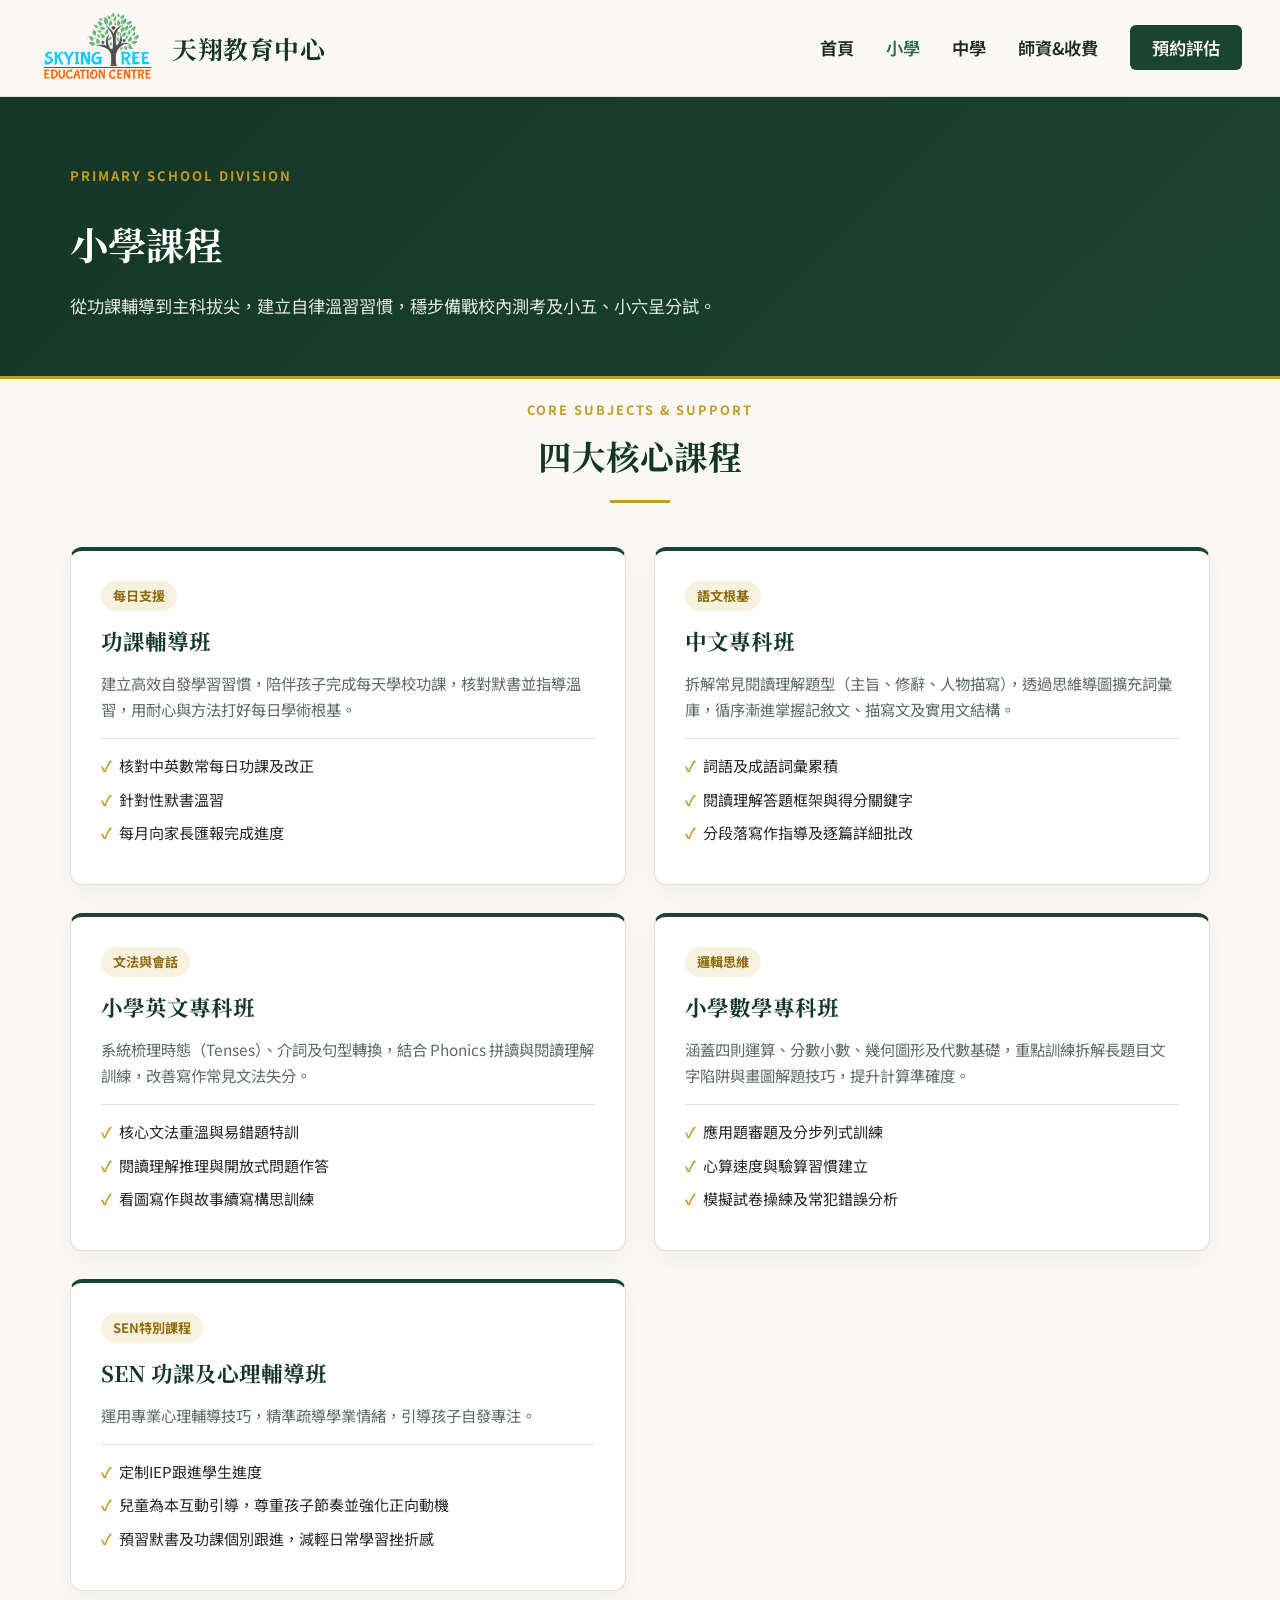
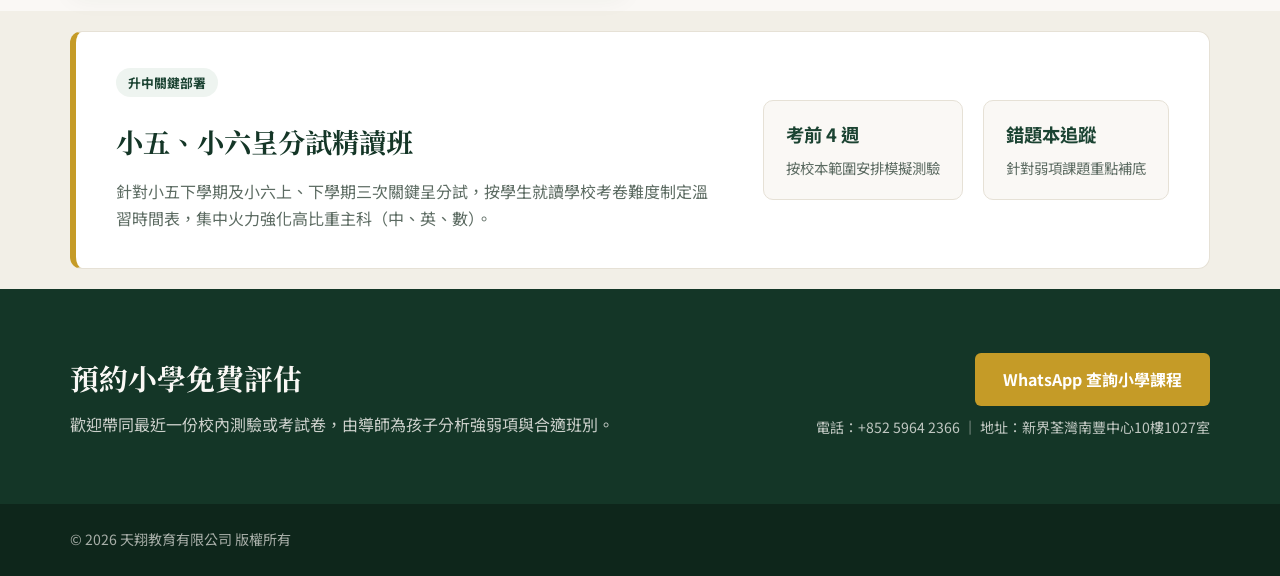
==== primary.html @ 77690ee0 "Add files via upload" ====
<!DOCTYPE html>
<html lang="zh-Hant">
<head>
  <meta charset="UTF-8" />
  <meta name="viewport" content="width=device-width, initial-scale=1.0" />
  <title>小學部課程 | 天翔教育中心</title>
  <link rel="preconnect" href="https://fonts.googleapis.com">
  <link rel="preconnect" href="https://fonts.gstatic.com" crossorigin>
  <link href="https://fonts.googleapis.com/css2?family=Noto+Sans+TC:wght@400;500;700&family=Noto+Serif+TC:wght@600;700&display=swap" rel="stylesheet">
  <link rel="stylesheet" href="style.css" />
</head>
<body>

  <!-- 頂部導覽列（與首頁完全一致） -->
  <header class="navbar">
    <div class="container nav-content">
      <a href="index.html" class="logo" style="display: flex; align-items: center; gap: 12px; text-decoration: none;">
        <img src="logo.png" alt="天翔教育中心" class="logo-img" style="height: 64px; width: auto; display: block;" />
        <span class="logo-text" style="white-space: nowrap;">天翔教育中心</span>
      </a>
      <nav>
        <ul class="nav-links">
          <li><a href="index.html">首頁</a></li>
          <li><a href="primary.html" class="active">小學</a></li>
          <li><a href="secondary.html">中學</a></li>
          <li><a href="teachers.html">師資&amp;收費</a></li>
          <li><a href="#contact" class="btn-nav">預約評估</a></li>
        </ul>
      </nav>
    </div>
  </header>

  <!-- 頁面頂部橫幅 -->
  <section class="page-banner">
    <div class="container">
      <span class="eyebrow">PRIMARY SCHOOL DIVISION </span>
      <h1>小學課程</h1>
      <p>從功課輔導到主科拔尖，建立自律溫習習慣，穩步備戰校內測考及小五、小六呈分試。</p>
    </div>
  </section>

  <!-- 小學四大核心課程 -->
  <section class="section">
    <div class="container">
      <div class="section-header">
        <span class="section-sub">CORE SUBJECTS & SUPPORT</span>
        <h2>四大核心課程</h2>
        <div class="divider"></div>
      </div>

      <div class="course-grid">
        <div class="course-card">
          <span class="course-tag">每日支援</span>
          <h3>功課輔導班</h3>
          <p>建立高效自發學習習慣，陪伴孩子完成每天學校功課，核對默書並指導溫習，用耐心與方法打好每日學術根基。</p>
          <ul class="course-points">
            <li>核對中英數常每日功課及改正</li>
            <li>針對性默書溫習</li>
            <li>每月向家長匯報完成進度</li>
          </ul>
        </div>

        <div class="course-card">
          <span class="course-tag">語文根基</span>
          <h3>中文專科班</h3>
          <p>拆解常見閱讀理解題型（主旨、修辭、人物描寫），透過思維導圖擴充詞彙庫，循序漸進掌握記敘文、描寫文及實用文結構。</p>
          <ul class="course-points">
            <li>詞語及成語詞彙累積</li>
            <li>閱讀理解答題框架與得分關鍵字</li>
            <li>分段落寫作指導及逐篇詳細批改</li>
          </ul>
        </div>

        <div class="course-card">
          <span class="course-tag">文法與會話</span>
          <h3>小學英文專科班</h3>
          <p>系統梳理時態（Tenses）、介詞及句型轉換，結合 Phonics 拼讀與閱讀理解訓練，改善寫作常見文法失分。</p>
          <ul class="course-points">
            <li>核心文法重溫與易錯題特訓</li>
            <li>閱讀理解推理與開放式問題作答</li>
            <li>看圖寫作與故事續寫構思訓練</li>
          </ul>
        </div>

        <div class="course-card">
          <span class="course-tag">邏輯思維</span>
          <h3>小學數學專科班</h3>
          <p>涵蓋四則運算、分數小數、幾何圖形及代數基礎，重點訓練拆解長題目文字陷阱與畫圖解題技巧，提升計算準確度。</p>
          <ul class="course-points">
            <li>應用題審題及分步列式訓練</li>
            <li>心算速度與驗算習慣建立</li>
            <li>模擬試卷操練及常犯錯誤分析</li>
          </ul>
        </div>
                <div class="course-card">
          <span class="course-tag">SEN特別課程</span>
          <h3>SEN 功課及心理輔導班</h3>
          <p>運用專業心理輔導技巧，精準疏導學業情緒，引導孩子自發專注。 </p>
          <ul class="course-points">
            <li>定制IEP跟進學生進度</li>
            <li>兒童為本互動引導，尊重孩子節奏並強化正向動機</li>
            <li>預習默書及功課個別跟進，減輕日常學習挫折感</li>
          </ul>
        </div>
      </div>
    </div>
  </section>
      </div>
    </div>
  </section>
  

  <!-- 小五、小六呈分試專項 -->
  <section class="section section-alt">
    <div class="container">
      <div class="highlight-box">
        <div class="highlight-text">
          <span class="card-badge">升中關鍵部署</span>
          <h2>小五、小六呈分試精讀班</h2>
          <p>針對小五下學期及小六上、下學期三次關鍵呈分試，按學生就讀學校考卷難度制定溫習時間表，集中火力強化高比重主科（中、英、數）。</p>
        </div>
        <div class="highlight-stats">
          <div class="stat-item">
            <strong>考前 4 週</strong>
            <span>按校本範圍安排模擬測驗</span>
          </div>
          <div class="stat-item">
            <strong>錯題本追蹤</strong>
            <span>針對弱項課題重點補底</span>
          </div>
        </div>
      </div>
    </div>
  </section>

  <!-- 預約諮詢橫幅 -->
  <section id="contact" class="cta-banner">
    <div class="container cta-content">
      <div>
        <h2>預約小學免費評估</h2>
        <p>歡迎帶同最近一份校內測驗或考試卷，由導師為孩子分析強弱項與合適班別。</p>
      </div>
      <div class="cta-right">
        <a href="https://wa.me/85259642366" target="_blank" class="btn-gold">WhatsApp 查詢小學課程</a>
        <span class="contact-detail">電話：+852 5964 2366 ｜ 地址：新界荃灣南豐中心10樓1027室</span>
      </div>
    </div>
  </section>

  <footer>
    <div class="container footer-content">
      <p>© 2026 天翔教育有限公司 版權所有</p>
    </div>
  </footer>

</body>
</html>
---- style.css ----
:root {
  --forest-dark: #143627;     /* 深森林綠（背景主色） */
  --forest-main: #1b4332;     /* 森林綠（品牌主色） */
  --forest-light: #2d6a4f;    /* 柔和翠綠（輔助色） */
  --cream-bg: #faf8f5;        /* 暖米白（頁面底色） */
  --cream-card: #ffffff;      /* 純白卡片（突出層次） */
  --gold: #c59b27;            /* 學院金（重點按鈕與邊線） */
  --gold-hover: #b0881e;
  --text-main: #1f2923;       /* 深墨綠灰文字 */
  --text-muted: #5c6b62;      /* 柔和灰綠副文 */
  --border-soft: #e6e1d6;     /* 暖米色邊框 */
}

* {
  margin: 0;
  padding: 0;
  box-sizing: border-box;
}

body {
  font-family: 'Noto Sans TC', -apple-system, BlinkMacSystemFont, sans-serif;
  background-color: var(--cream-bg);
  color: var(--text-main);
  line-height: 1.7;
}

h1, h2, h3, .logo-text {
  font-family: 'Noto Serif TC', serif;
}

.container {
  width: 90%;
  max-width: 1140px;
  margin: 0 auto;
}

/* 導覽列 */
.navbar {
  background-color: rgba(250, 248, 245, 0.95);
  backdrop-filter: blur(8px);
  border-bottom: 1px solid var(--border-soft);
  position: sticky;
  top: 0;
  z-index: 100;
}

.nav-content {
  display: flex;
  justify-content: space-between;
  align-items: center;
  height: 76px;
}

.logo {
  display: flex;
  align-items: center;
  gap: 10px;
  text-decoration: none;
}

.logo-mark {
  background-color: var(--forest-main);
  color: var(--cream-bg);
  font-family: 'Noto Serif TC', serif;
  font-weight: 700;
  font-size: 0.95rem;
  padding: 6px 10px;
  border-radius: 4px;
  border: 1px solid var(--gold);
}

.logo-text {
  font-size: 1.35rem;
  font-weight: 700;
  color: var(--forest-dark);
  letter-spacing: 0.5px;
}

.nav-links {
  list-style: none;
  display: flex;
  align-items: center;
  gap: 28px;
}

.nav-links a {
  text-decoration: none;
  color: var(--text-main);
  font-weight: 500;
  font-size: 0.98rem;
  transition: color 0.2s;
}

.nav-links a:hover,
.nav-links a.active {
  color: var(--forest-light);
}

.btn-nav {
  background-color: var(--forest-main);
  color: var(--cream-bg) !important;
  padding: 9px 20px;
  border-radius: 6px;
  transition: background-color 0.2s !important;
}

.btn-nav:hover {
  background-color: var(--forest-dark);
}

/* 主視覺 Hero */
.hero {
  background: linear-gradient(135deg, var(--forest-dark) 0%, var(--forest-main) 100%);
  color: var(--cream-bg);
  padding: 90px 0;
  border-bottom: 4px solid var(--gold);
}

.hero-grid {
  display: grid;
  grid-template-columns: 1.25fr 0.95fr;
  gap: 48px;
  align-items: center;
}

.eyebrow {
  display: inline-block;
  color: var(--gold);
  font-size: 0.82rem;
  font-weight: 700;
  letter-spacing: 2px;
  margin-bottom: 14px;
}

.hero h1 {
  font-size: 2.75rem;
  line-height: 1.3;
  margin-bottom: 20px;
  color: #ffffff;
}

.hero-desc {
  font-size: 1.08rem;
  color: rgba(250, 248, 245, 0.85);
  margin-bottom: 34px;
  max-width: 540px;
}

.hero-actions {
  display: flex;
  gap: 16px;
  flex-wrap: wrap;
}

.btn-gold {
  display: inline-block;
  background-color: var(--gold);
  color: #ffffff;
  padding: 13px 28px;
  border-radius: 6px;
  text-decoration: none;
  font-weight: 700;
  transition: background-color 0.2s, transform 0.2s;
}

.btn-gold:hover {
  background-color: var(--gold-hover);
  transform: translateY(-2px);
}

.btn-outline-light {
  display: inline-block;
  border: 1px solid rgba(250, 248, 245, 0.45);
  color: var(--cream-bg);
  padding: 13px 28px;
  border-radius: 6px;
  text-decoration: none;
  font-weight: 500;
  transition: background-color 0.2s, transform 0.2s;
}

.btn-outline-light:hover {
  background-color: rgba(255, 255, 255, 0.1);
  transform: translateY(-2px);
}

/* 右側學院承諾卡片 */
.hero-card {
  background-color: rgba(255, 255, 255, 0.06);
  border: 1px solid rgba(197, 155, 39, 0.4);
  border-radius: 12px;
  padding: 10px;
}

.hero-card-inner {
  background-color: var(--cream-bg);
  color: var(--text-main);
  padding: 32px;
  border-radius: 8px;
}

.card-badge {
  display: inline-block;
  background-color: #eef4f0;
  color: var(--forest-main);
  font-size: 0.8rem;
  font-weight: 700;
  padding: 4px 12px;
  border-radius: 20px;
  margin-bottom: 12px;
}

.hero-card-inner h3 {
  font-size: 1.4rem;
  color: var(--forest-dark);
  margin-bottom: 20px;
}

.promise-list {
  list-style: none;
  display: flex;
  flex-direction: column;
  gap: 16px;
}

.promise-list li {
  border-left: 3px solid var(--gold);
  padding-left: 14px;
}

.promise-list strong {
  display: block;
  color: var(--forest-main);
  font-size: 1.02rem;
}

.promise-list span {
  font-size: 0.9rem;
  color: var(--text-muted);
}

/* 學部選擇區塊 */
.section {
  padding: 85px 0;
}

.section-header {
  text-align: center;
  margin-bottom: 48px;
}

.section-sub {
  display: block;
  font-size: 0.8rem;
  letter-spacing: 2px;
  color: var(--gold);
  font-weight: 700;
  margin-bottom: 6px;
}

.section-header h2 {
  font-size: 2.1rem;
  color: var(--forest-dark);
}

.divider {
  width: 60px;
  height: 3px;
  background-color: var(--gold);
  margin: 16px auto 0;
}

.division-grid {
  display: grid;
  grid-template-columns: repeat(auto-fit, minmax(320px, 1fr));
  gap: 30px;
}

.division-card {
  background-color: var(--cream-card);
  border: 1px solid var(--border-soft);
  border-radius: 12px;
  padding: 36px;
  text-decoration: none;
  color: inherit;
  box-shadow: 0 8px 24px rgba(20, 54, 39, 0.04);
  transition: transform 0.25s, box-shadow 0.25s, border-color 0.25s;
  display: flex;
  flex-direction: column;
}

.division-card:hover {
  transform: translateY(-5px);
  box-shadow: 0 14px 32px rgba(20, 54, 39, 0.1);
  border-color: var(--forest-light);
}

.division-top {
  display: flex;
  justify-content: space-between;
  align-items: center;
  margin-bottom: 18px;
}

.grade-pill {
  background-color: #eef4f0;
  color: var(--forest-main);
  font-size: 0.82rem;
  font-weight: 700;
  padding: 5px 12px;
  border-radius: 4px;
}

.arrow-icon {
  font-size: 1.3rem;
  color: var(--gold);
  font-weight: 700;
}

.division-card h3 {
  font-size: 1.55rem;
  color: var(--forest-dark);
  margin-bottom: 12px;
}

.division-card p {
  color: var(--text-muted);
  margin-bottom: 24px;
  flex-grow: 1;
}

.division-cta {
  color: var(--forest-main);
  font-weight: 700;
  font-size: 0.95rem;
  border-top: 1px solid var(--border-soft);
  padding-top: 16px;
}

/* 底部預約橫幅 */
.cta-banner {
  background-color: var(--forest-dark);
  color: var(--cream-bg);
  padding: 60px 0;
}

.cta-content {
  display: flex;
  justify-content: space-between;
  align-items: center;
  gap: 30px;
  flex-wrap: wrap;
}

.cta-content h2 {
  font-size: 1.8rem;
  margin-bottom: 8px;
}

.cta-content p {
  color: rgba(250, 248, 245, 0.8);
}

.cta-right {
  display: flex;
  flex-direction: column;
  align-items: flex-end;
  gap: 10px;
}

.contact-detail {
  font-size: 0.88rem;
  color: rgba(250, 248, 245, 0.75);
}

/* 頁尾 */
footer {
  background-color: #0e261b;
  color: rgba(250, 248, 245, 0.65);
  padding: 24px 0;
  font-size: 0.88rem;
}

.footer-content {
  display: flex;
  justify-content: space-between;
  flex-wrap: wrap;
  gap: 10px;
}

/* 手機版適配 */
@media (max-width: 860px) {
  .hero-grid {
    grid-template-columns: 1fr;
  }
  .hero h1 {
    font-size: 2.1rem;
  }
  .cta-right {
    align-items: flex-start;
  }
}

@media (max-width: 600px) {
  .nav-links {
    gap: 14px;
    font-size: 0.9rem;
  }
  .btn-nav {
    display: none;
  }
}

.logo {
  display: inline-flex;
  align-items: center;
  gap: 96px;
  text-decoration: none;
}

.logo-img {
  height: 96px;
  width: auto;
  display: block;
  object-fit: contain;
}
.navbar {
  height: auto !important;
  padding: 10px 0 !important;
}

.nav-content {
  height: auto !important;
  min-height: 10px;
}

.logo-img {
  height: 10px !important;
  max-height: 10px !important;
  max-width: 24px !important;
  width: auto !important;
  object-fit: contain !important;
  display: block;
}
/* 導覽列靠左對齊並放大選單字體 */
.navbar .container {
  width: 94% !important;
  max-width: 1360px !important;
  margin: 0 auto !important;
}

.nav-content {
  display: flex !important;
  justify-content: space-between !important;
  align-items: center !important;
  width: 100% !important;
}

.logo {
  display: inline-flex !important;
  align-items: center !important;
  gap: 12px !important;
  margin-right: auto !important;
  text-decoration: none !important;
}

.logo-img {
  height: 76px !important;
  max-height: 76px !important;
  max-width: none !important;
  width: auto !important;
  object-fit: contain !important;
  display: block !important;
}

.logo-text {
  font-size: 1.55rem !important;
  white-space: nowrap !important;
}

.nav-links {
  display: flex !important;
  align-items: center !important;
  gap: 32px !important;
  margin-left: auto !important;
}

.nav-links a {
  font-size: 1.08rem !important;
  font-weight: 600 !important;
}
.btn-nav {
  font-size: 1.05rem !important;
  padding: 10px 22px !important;
}
/* 內頁頂部橫幅（小學部 / 中學部共用） */
.page-banner {
  background: linear-gradient(135deg, var(--forest-dark) 0%, var(--forest-main) 100%);
  color: #ffffff;
  padding: 64px 0 56px;
  border-bottom: 3px solid var(--gold);
}

.page-banner h1 {
  font-size: 2.4rem;
  margin: 10px 0 14px;
  color: #ffffff;
}

.page-banner p {
  max-width: 680px;
  color: rgba(255, 255, 255, 0.88);
  font-size: 1.08rem;
}

/* 課程 2x2 卡片網格 */
.course-grid {
  display: grid;
  grid-template-columns: repeat(2, 1fr);
  gap: 28px;
}

.course-card {
  background: var(--cream-card);
  border: 1px solid var(--border-soft);
  border-top: 4px solid var(--forest-main);
  border-radius: 12px;
  padding: 30px;
  box-shadow: 0 8px 24px rgba(20, 54, 39, 0.05);
  transition: transform 0.2s ease, box-shadow 0.2s ease;
}

.course-card:hover {
  transform: translateY(-4px);
  box-shadow: 0 14px 30px rgba(20, 54, 39, 0.1);
}

.course-tag {
  display: inline-block;
  background: rgba(197, 155, 39, 0.14);
  color: #8f6b10;
  font-size: 0.82rem;
  font-weight: 700;
  padding: 4px 12px;
  border-radius: 20px;
  margin-bottom: 12px;
}

.course-card h3 {
  font-size: 1.35rem;
  color: var(--forest-dark);
  margin-bottom: 10px;
}

.course-card p {
  color: var(--text-muted);
  font-size: 0.96rem;
  margin-bottom: 16px;
}

.course-points {
  list-style: none;
  border-top: 1px solid var(--border-soft);
  padding-top: 14px;
}

.course-points li {
  position: relative;
  padding-left: 18px;
  font-size: 0.94rem;
  color: var(--text-main);
  margin-bottom: 8px;
}

.course-points li::before {
  content: "✓";
  position: absolute;
  left: 0;
  color: var(--gold);
  font-weight: 700;
}

/* 呈分試 / DSE 重點強調區塊 */
.section-alt {
  background-color: #f2efe7;
}

.highlight-box {
  background: var(--cream-card);
  border: 1px solid var(--border-soft);
  border-left: 6px solid var(--gold);
  border-radius: 12px;
  padding: 36px 40px;
  display: flex;
  justify-content: space-between;
  align-items: center;
  gap: 32px;
  flex-wrap: wrap;
}

.highlight-text {
  max-width: 600px;
}

.highlight-text h2 {
  color: var(--forest-dark);
  margin: 10px 0 12px;
  font-size: 1.7rem;
}

.highlight-text p {
  color: var(--text-muted);
}

.highlight-stats {
  display: flex;
  gap: 20px;
  flex-wrap: wrap;
}

.stat-item {
  background: var(--cream-bg);
  border: 1px solid var(--border-soft);
  border-radius: 10px;
  padding: 18px 22px;
  min-width: 180px;
}

.stat-item strong {
  display: block;
  color: var(--forest-main);
  font-size: 1.15rem;
  margin-bottom: 4px;
}

.stat-item span {
  font-size: 0.9rem;
  color: var(--text-muted);
}

@media (max-width: 768px) {
  .course-grid {
    grid-template-columns: 1fr;
  }
  .highlight-box {
    padding: 26px 22px;
  }
}
.hero-actions {
  display: flex !important;
  align-items: center !important;
  flex-wrap: wrap !important;
  gap: 14px !important;
}

.hero-actions a.btn-outline-light {
  display: inline-flex !important;
  align-items: center !important;
  justify-content: center !important;
  padding: 12px 24px !important;
  border: 1.5px solid rgba(255, 255, 255, 0.75) !important;
  border-radius: 8px !important;
  color: #ffffff !important;
  text-decoration: none !important;
  font-weight: 600 !important;
  background: transparent !important;
}/* 確保內頁內容區塊上下有充足留白，唔會貼死底部綠色 Bar */
.section {
  padding: 20px 0 !important;
}

.section-header {
  text-align: center;
  margin-bottom: 44px !important;
}

.cta-banner {
  padding: 64px 0 !important;
}
/* 收費模式表格樣式（獨立全闊區塊） */
#tuition {
  width: 100% !important;
  display: block !important;
  clear: both !important;
}

.fee-table-wrap {
  width: 100% !important;
  background: #ffffff !important;
  border: 1px solid var(--border-soft) !important;
  border-top: 4px solid var(--gold) !important;
  border-radius: 12px !important;
  overflow-x: auto !important;
  box-shadow: 0 10px 28px rgba(20, 54, 39, 0.06) !important;
}

.fee-table {
  width: 100% !important;
  border-collapse: collapse !important;
  min-width: 720px;
}

.fee-table thead {
  background-color: var(--forest-dark) !important;
  color: #ffffff !important;
}

.fee-table th {
  padding: 18px 24px !important;
  text-align: left !important;
  font-weight: 700 !important;
  font-size: 1.02rem !important;
  letter-spacing: 0.04em;
  color: #ffffff !important;
}

.fee-table td {
  padding: 18px 24px !important;
  text-align: left !important;
  border-bottom: 1px solid var(--border-soft) !important;
  font-size: 0.96rem !important;
  line-height: 1.6 !important;
  color: var(--text-main) !important;
  vertical-align: middle !important;
}

.fee-table tbody tr:nth-child(even) {
  background-color: #faf8f3 !important;
}

.fee-table tbody tr:hover {
  background-color: rgba(197, 155, 39, 0.08) !important;
}

.fee-table tbody tr:last-child td {
  border-bottom: none !important;
}

.fee-price {
  color: var(--forest-main) !important;
  font-weight: 700 !important;
}
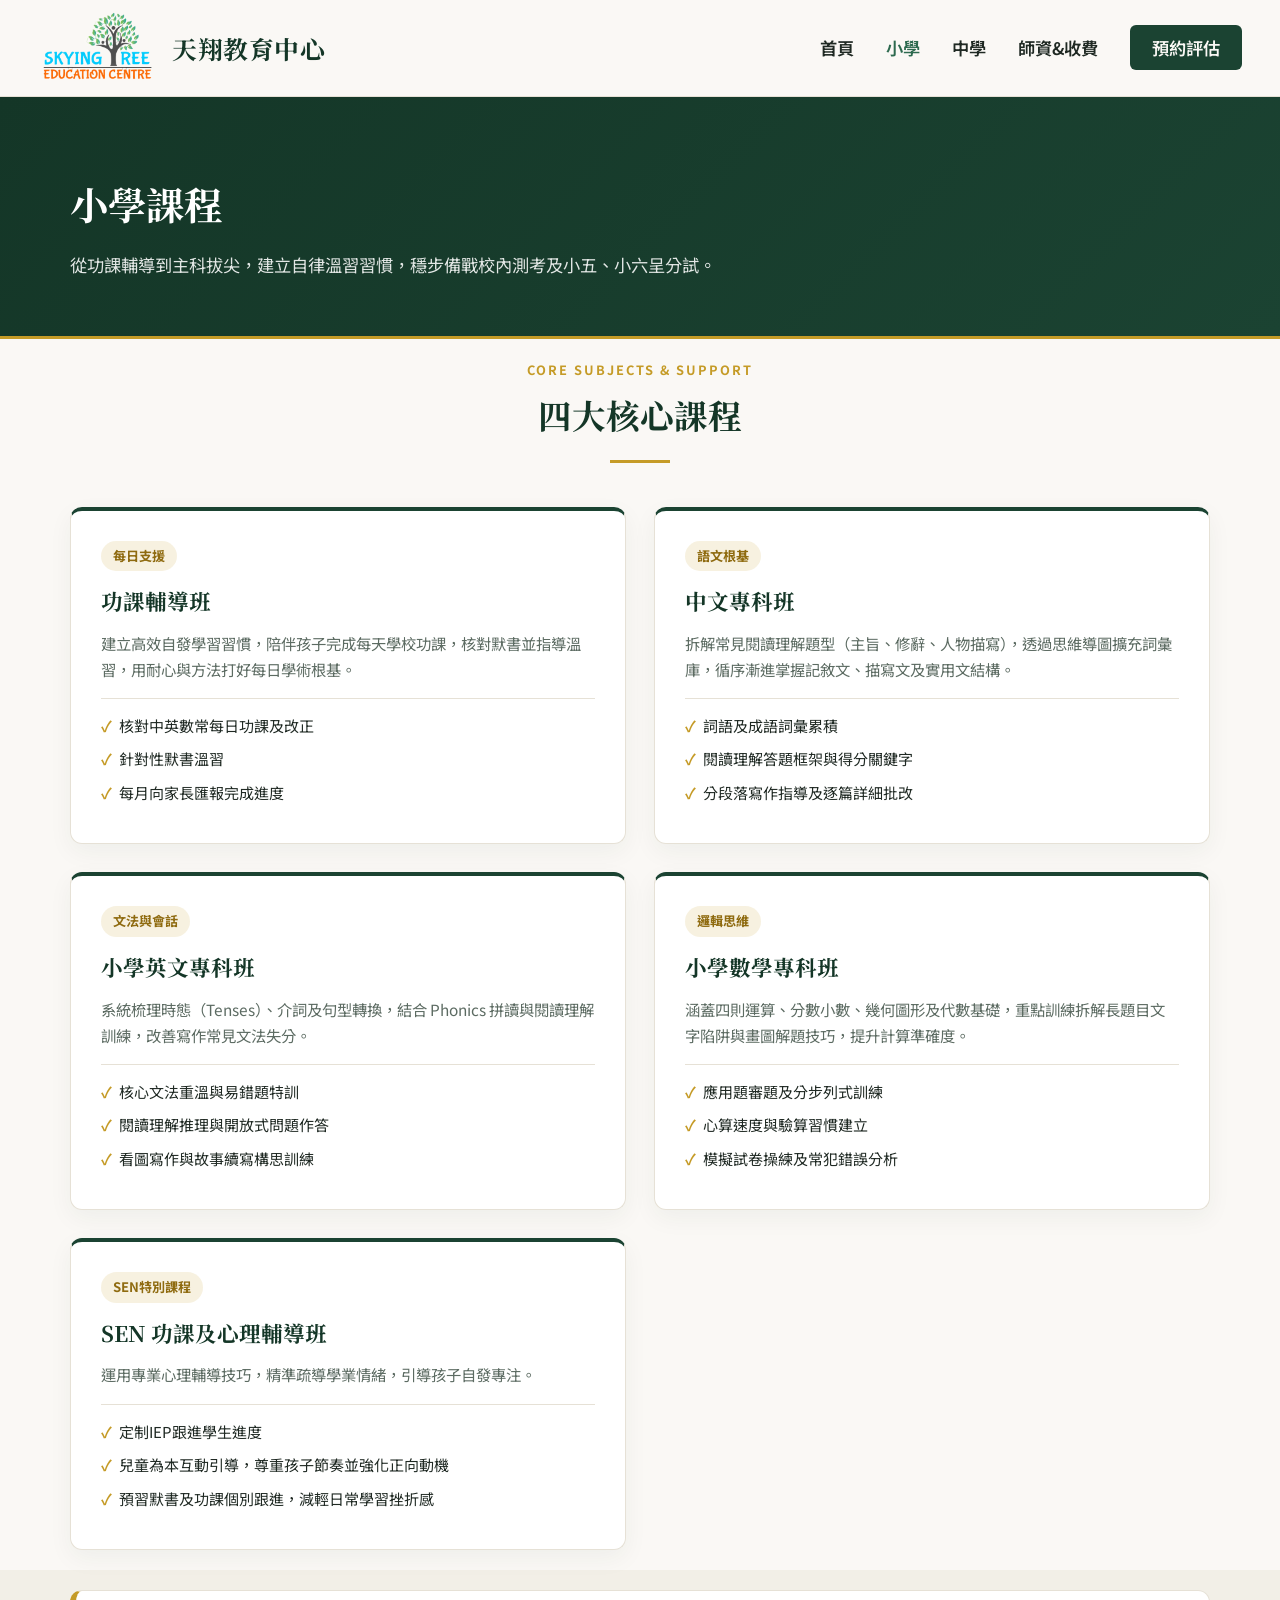
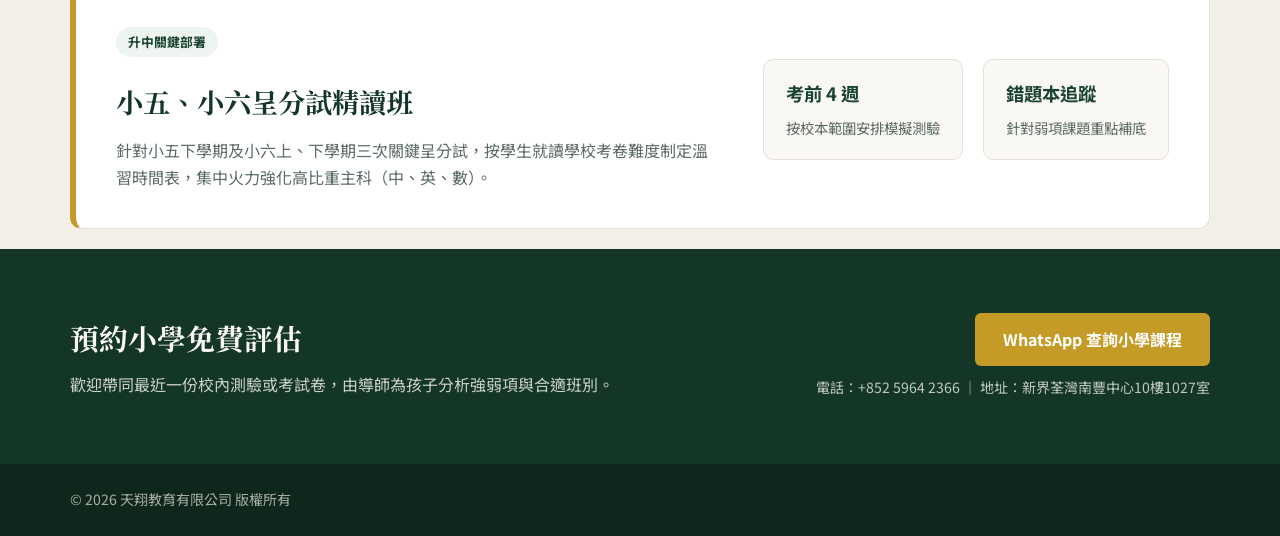
==== commit 1d081cc0: "Update primary.html" ====
--- a/primary.html
+++ b/primary.html
@@ -24,7 +24,7 @@
           <li><a href="primary.html" class="active">小學</a></li>
           <li><a href="secondary.html">中學</a></li>
           <li><a href="teachers.html">師資&amp;收費</a></li>
-          <li><a href="#contact" class="btn-nav">預約評估</a></li>
+          <li><a href="https://wa.me/85259642366?text=%E4%BD%A0%E5%A5%BD%EF%BC%8C%E6%88%91%E6%83%B3%E9%A0%90%E7%B4%84%E5%85%8D%E8%B2%BB%E8%A9%95%E4%BC%B0%E5%8F%8A%E6%9F%A5%E8%A9%A2%E8%AA%B2%E7%A8%8B%E3%80%82" target="_blank" rel="noopener noreferrer" class="btn-nav">預約評估</a></li>
         </ul>
       </nav>
     </div>
@@ -33,7 +33,6 @@
   <!-- 頁面頂部橫幅 -->
   <section class="page-banner">
     <div class="container">
-      <span class="eyebrow">PRIMARY SCHOOL DIVISION </span>
       <h1>小學課程</h1>
       <p>從功課輔導到主科拔尖，建立自律溫習習慣，穩步備戰校內測考及小五、小六呈分試。</p>
     </div>
--- a/style.css
+++ b/style.css
@@ -740,3 +740,9 @@
   color: var(--forest-main) !important;
   font-weight: 700 !important;
 }
+.section,
+.course-grid,
+.course-card {
+  max-width: 100%;
+  min-width: 0;
+}
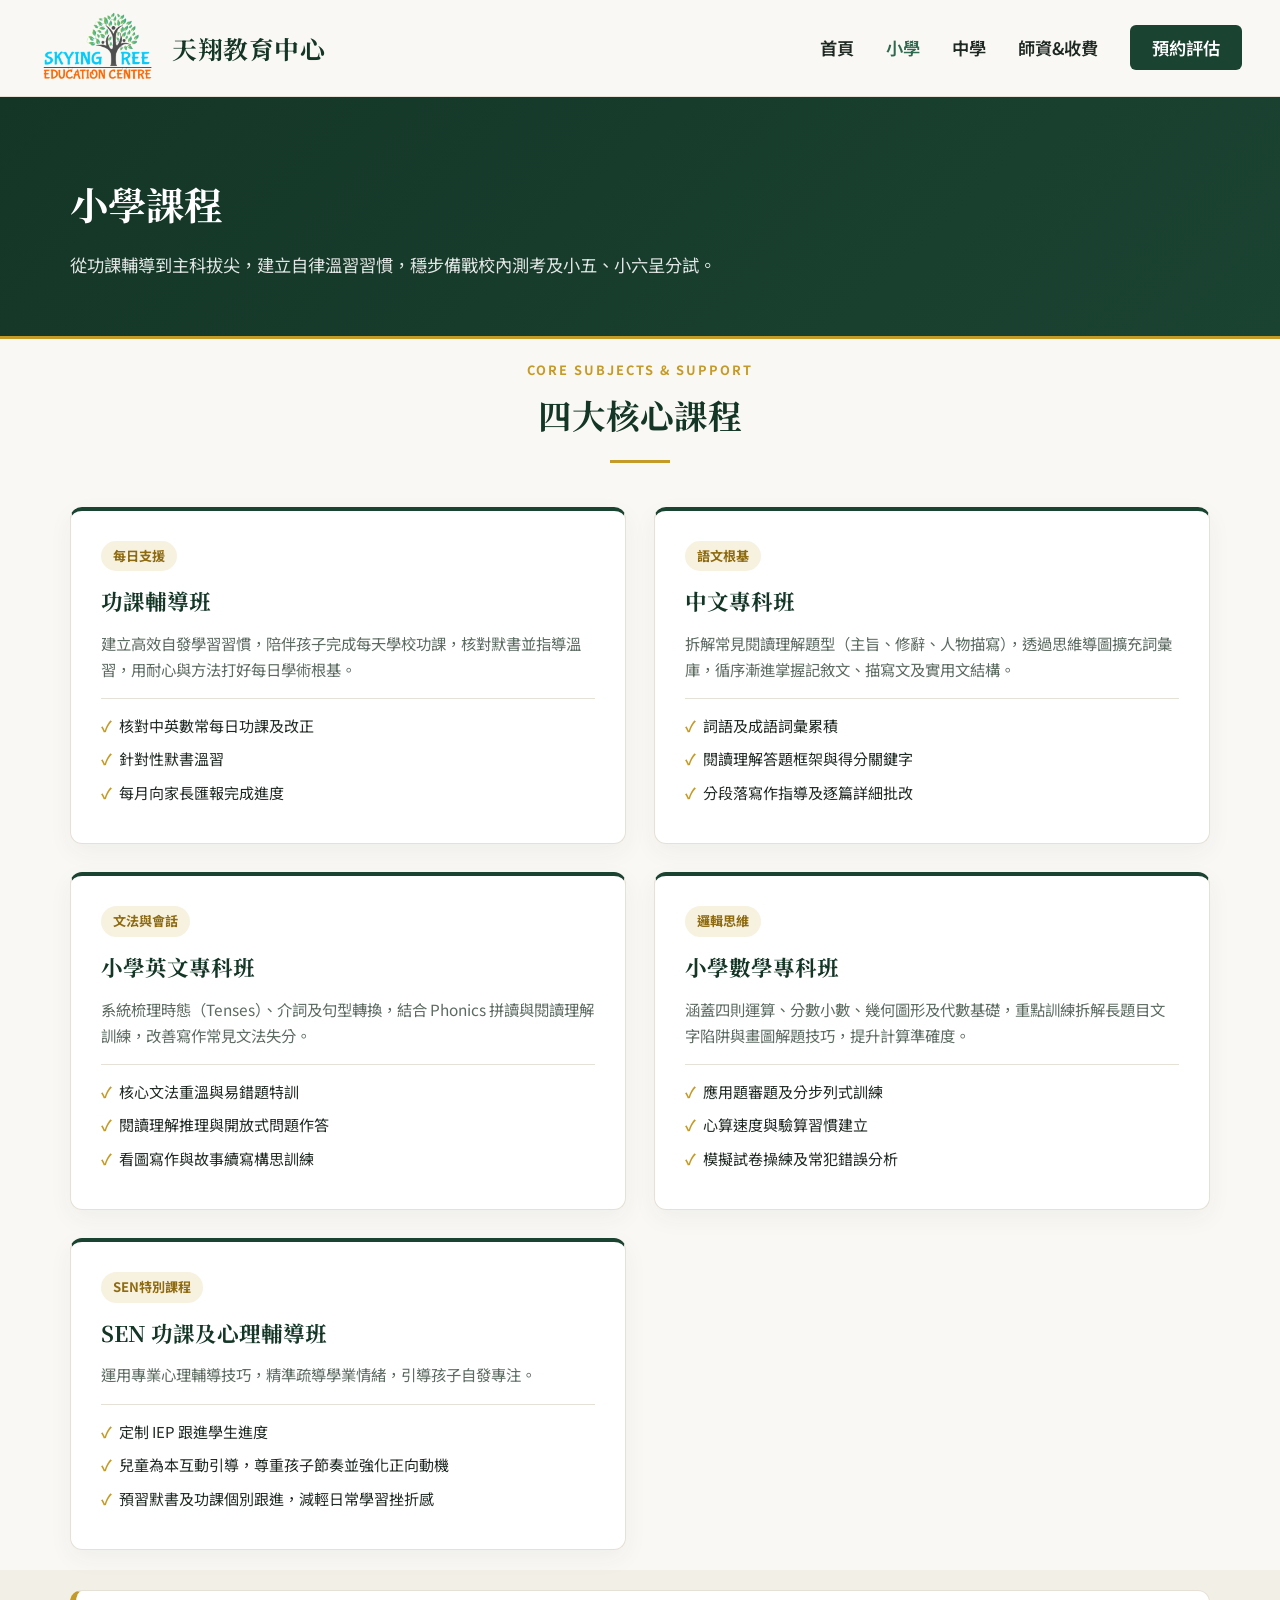
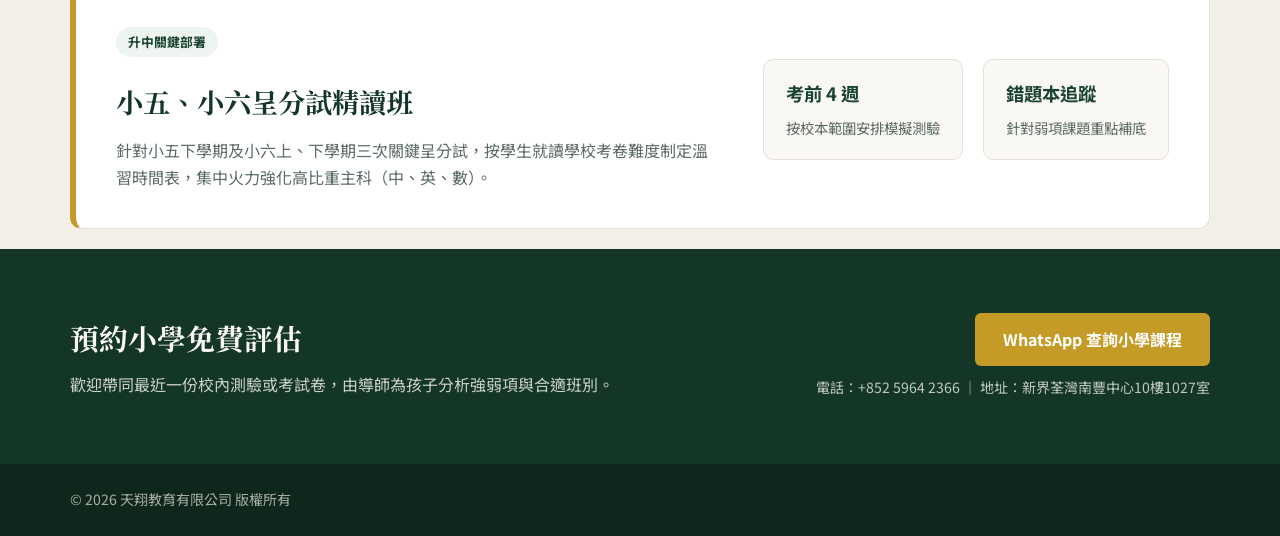
==== commit 1590407c: "Update primary.html" ====
--- a/primary.html
+++ b/primary.html
@@ -3,6 +3,7 @@
 <head>
   <meta charset="UTF-8" />
   <meta name="viewport" content="width=device-width, initial-scale=1.0" />
+  <meta name="format-detection" content="telephone=no" />
   <title>小學部課程 | 天翔教育中心</title>
   <link rel="preconnect" href="https://fonts.googleapis.com">
   <link rel="preconnect" href="https://fonts.gstatic.com" crossorigin>
@@ -23,7 +24,7 @@
           <li><a href="index.html">首頁</a></li>
           <li><a href="primary.html" class="active">小學</a></li>
           <li><a href="secondary.html">中學</a></li>
-          <li><a href="teachers.html">師資&amp;收費</a></li>
+          <li><a href="teachers.html">師資&收費</a></li>
           <li><a href="https://wa.me/85259642366?text=%E4%BD%A0%E5%A5%BD%EF%BC%8C%E6%88%91%E6%83%B3%E9%A0%90%E7%B4%84%E5%85%8D%E8%B2%BB%E8%A9%95%E4%BC%B0%E5%8F%8A%E6%9F%A5%E8%A9%A2%E8%AA%B2%E7%A8%8B%E3%80%82" target="_blank" rel="noopener noreferrer" class="btn-nav">預約評估</a></li>
         </ul>
       </nav>
@@ -91,12 +92,13 @@
             <li>模擬試卷操練及常犯錯誤分析</li>
           </ul>
         </div>
-                <div class="course-card">
+
+        <div class="course-card">
           <span class="course-tag">SEN特別課程</span>
           <h3>SEN 功課及心理輔導班</h3>
-          <p>運用專業心理輔導技巧，精準疏導學業情緒，引導孩子自發專注。 </p>
+          <p>運用專業心理輔導技巧，精準疏導學業情緒，引導孩子自發專注。</p>
           <ul class="course-points">
-            <li>定制IEP跟進學生進度</li>
+            <li>定制 IEP 跟進學生進度</li>
             <li>兒童為本互動引導，尊重孩子節奏並強化正向動機</li>
             <li>預習默書及功課個別跟進，減輕日常學習挫折感</li>
           </ul>
@@ -104,10 +106,6 @@
       </div>
     </div>
   </section>
-      </div>
-    </div>
-  </section>
-  
 
   <!-- 小五、小六呈分試專項 -->
   <section class="section section-alt">
@@ -140,7 +138,7 @@
         <p>歡迎帶同最近一份校內測驗或考試卷，由導師為孩子分析強弱項與合適班別。</p>
       </div>
       <div class="cta-right">
-        <a href="https://wa.me/85259642366" target="_blank" class="btn-gold">WhatsApp 查詢小學課程</a>
+        <a href="https://wa.me/85259642366" target="_blank" rel="noopener noreferrer" class="btn-gold">WhatsApp 查詢小學課程</a>
         <span class="contact-detail">電話：+852 5964 2366 ｜ 地址：新界荃灣南豐中心10樓1027室</span>
       </div>
     </div>
--- a/style.css
+++ b/style.css
@@ -746,3 +746,93 @@
   max-width: 100%;
   min-width: 0;
 }
+/* 防止手機畫面左右出現多餘白邊 */
+html, body {
+  max-width: 100%;
+  overflow-x: hidden;
+}
+
+/* 手機版導覽列與版面適配 */
+@media (max-width: 768px) {
+  .navbar {
+    padding: 10px 0 12px !important;
+  }
+
+  .nav-content {
+    flex-direction: column !important;
+    align-items: center !important;
+    gap: 10px !important;
+  }
+
+  .logo {
+    margin-right: 0 !important;
+    justify-content: center !important;
+    gap: 10px !important;
+  }
+
+  .logo-img {
+    height: 46px !important;
+    max-height: 46px !important;
+  }
+
+  .logo-text {
+    font-size: 1.25rem !important;
+  }
+
+  .navbar nav {
+    width: 100% !important;
+  }
+
+  .nav-links {
+    margin-left: 0 !important;
+    justify-content: center !important;
+    flex-wrap: wrap !important;
+    gap: 14px 18px !important;
+    width: 100% !important;
+  }
+
+  .nav-links a {
+    font-size: 0.95rem !important;
+    white-space: nowrap !important;
+  }
+
+  .btn-nav {
+    display: inline-block !important;
+    padding: 6px 14px !important;
+    font-size: 0.9rem !important;
+  }
+
+  .page-banner {
+    padding: 44px 0 40px !important;
+  }
+
+  .page-banner h1 {
+    font-size: 1.85rem !important;
+  }
+}
+/* 確保所有 WhatsApp 按鈕文字永遠保持純白色、無底線 */
+a.btn-gold,
+a.btn-gold:link,
+a.btn-gold:visited,
+a.btn-gold:hover,
+a.btn-gold:active,
+a.btn-nav,
+a.btn-nav:link,
+a.btn-nav:visited,
+a.btn-nav:hover,
+a.btn-nav:active,
+a[href*="wa.me"] {
+  color: #ffffff !important;
+  text-decoration: none !important;
+}
+/* 覆蓋 iPhone Safari 自動偵測電話號碼的藍色超連結樣式 */
+.contact-detail a,
+.contact-detail a[href^="tel"],
+a[x-apple-data-detectors] {
+  color: inherit !important;
+  text-decoration: none !important;
+  font-size: inherit !important;
+  font-family: inherit !important;
+  font-weight: inherit !important;
+  line-height: inherit !important;
+}
